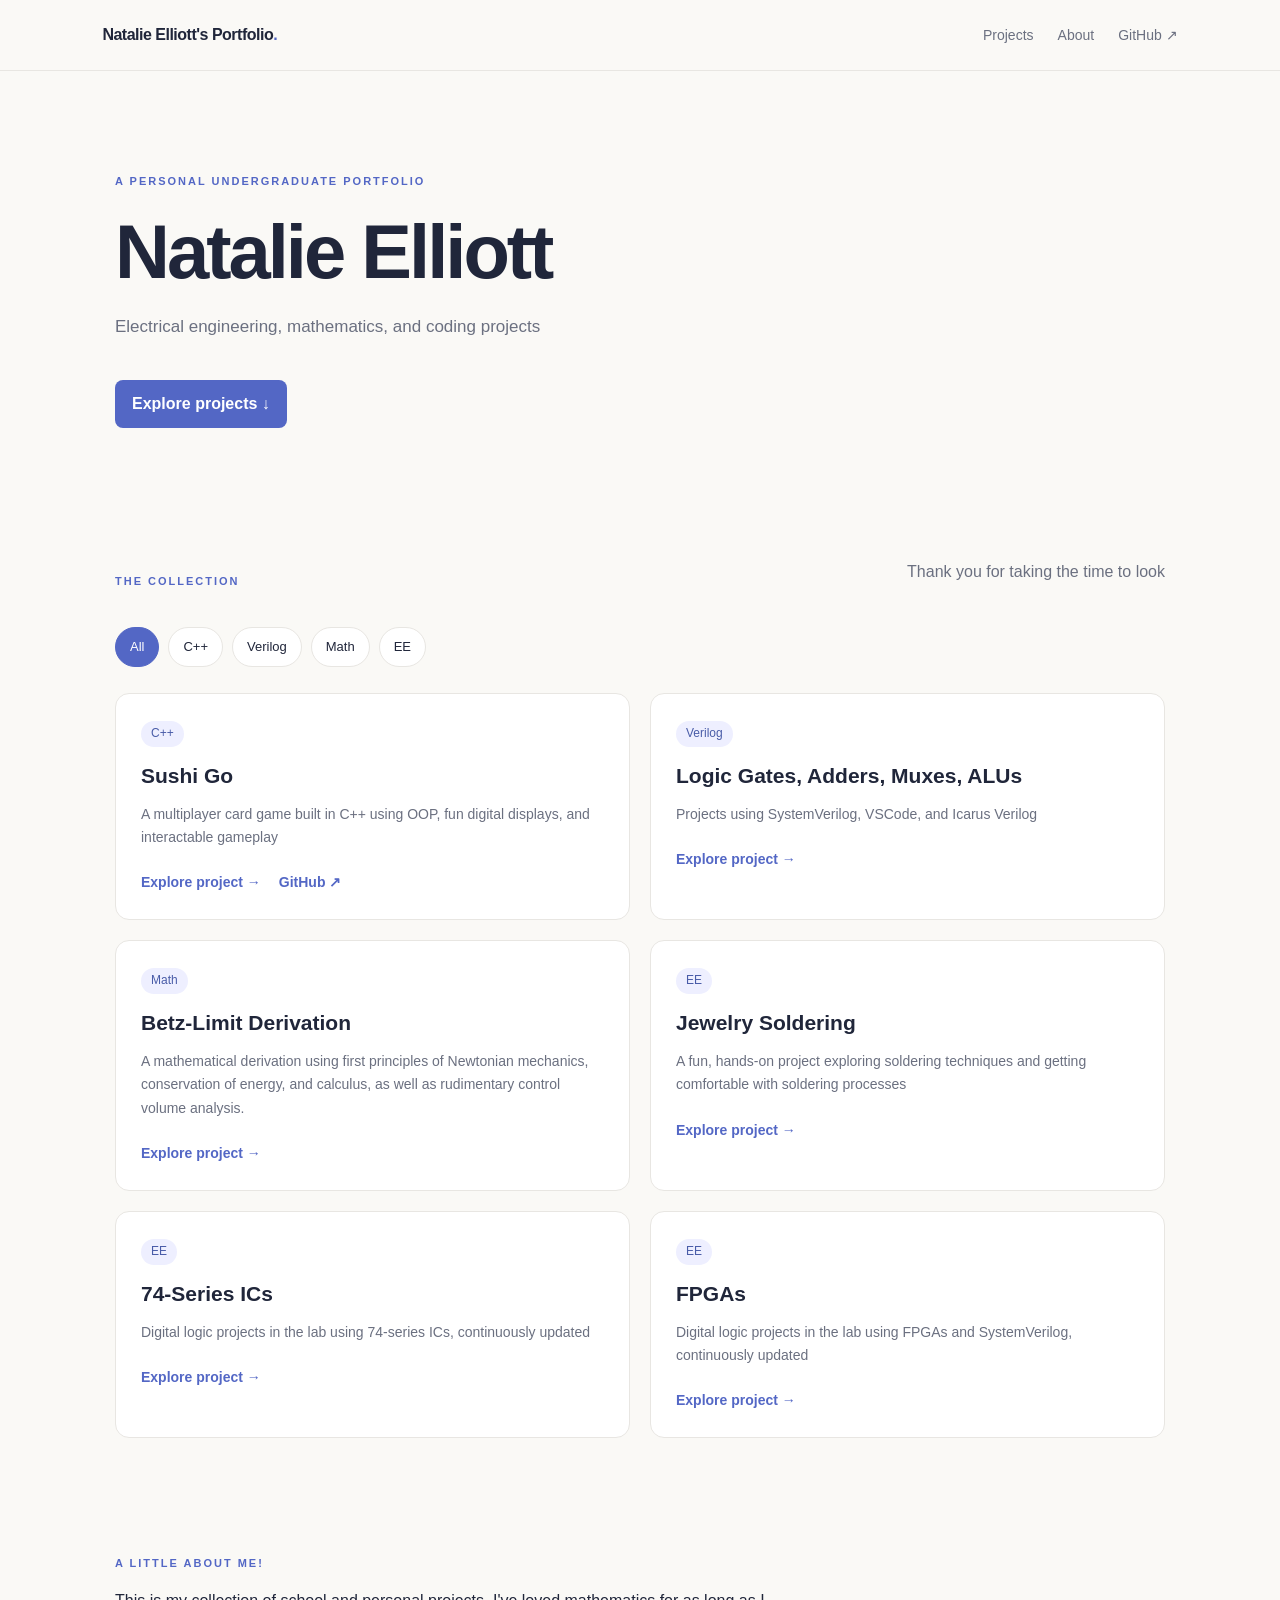
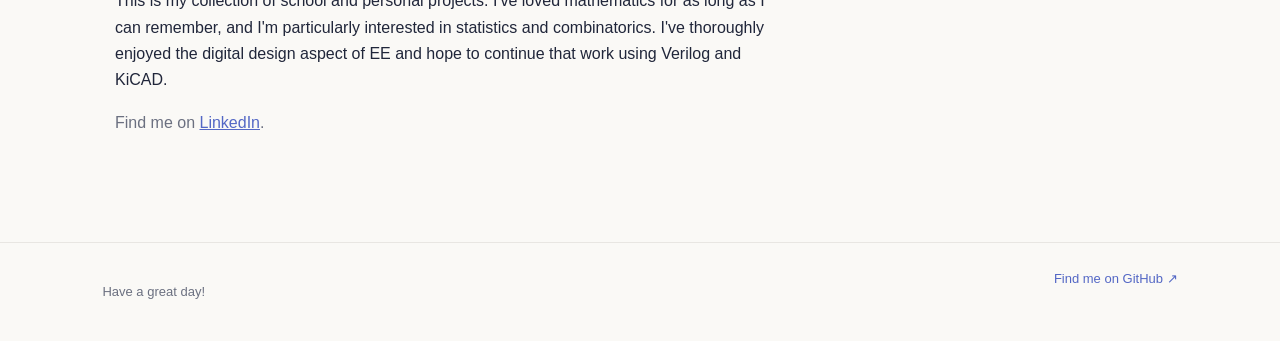
==== index.html @ bd7f8981 "Add files via upload" ====
<!DOCTYPE html>
<html lang="en">
<head>
    <meta charset="UTF-8">
    <meta name="viewport" content="width=device-width, initial-scale=1.0">
    <title>My Code Portfolio</title>
    <link rel="stylesheet" href="style.css">
    <script src="script.js" defer></script>
</head>
<body>
    <header class="site-header">
        <a class="logo" href="index.html">Natalie Elliott's Portfolio<span>.</span></a>
        <nav>
            <a href="#projects">Projects</a>
            <a href="#about">About</a>
            <a href="https://github.com/" target="_blank"
               rel="noopener noreferrer">GitHub ↗</a>
        </nav>
    </header>

    <main class="container">  
        <section class="hero">
        <p class="eyebrow">A PERSONAL UNDERGRADUATE PORTFOLIO</p>
        <h1>Natalie Elliott</h1>
        <p class="intro">Electrical engineering, mathematics, and coding projects</p>
        <a class="primary-link" href="#projects">
        Explore projects ↓
    </a>
</section>

        <section id="projects">
    <div class="section-heading">
        <div>
            <p class="eyebrow">THE COLLECTION</p>
        </div>
        <p class="muted">Thank you for taking the time to look</p>
    </div>
    <div id="filters" class="filters"></div>
    <div id="project-grid" class="project-grid"></div>
</section>

    <section id="about" class="about">
        <p class="eyebrow">A LITTLE ABOUT ME!</p>
        <p>
            This is my collection of school and personal projects.
            I've loved mathematics for as long as I can remember,
            and I'm particularly interested in statistics and
            combinatorics. I've thoroughly enjoyed the digital
            design aspect of EE and hope to continue that work
            using Verilog and KiCAD.
        </p>
        <p>
            Find me on <a href="https://www.linkedin.com/in/natalie-elliott-207054397" target="_blank"
            rel="noopener noreferrer">LinkedIn</a>.
        </p>
    </section>
    </main>

    <footer>
        <p>Have a great day!</p>
        <a href="https://github.com/" target="_blank"
           rel="noopener noreferrer">Find me on GitHub ↗</a>
    </footer>
</body>
</html>
---- style.css ----
:root {
    --background: #faf9f6;
    --surface: #ffffff;
    --text: #20263a;
    --muted: #6b7080;
    --accent: #5367c5;
    --border: #e8e6e2;
}

* {
    box-sizing: border-box;
}

html {
    scroll-behavior: smooth;
}

body {
    margin: 0;
    background: var(--background);
    color: var(--text);
    font-family: -apple-system, BlinkMacSystemFont,
                 "Segoe UI", sans-serif;
    line-height: 1.65;
}

a {
    color: var(--accent);
}

.site-header {
    display: flex;
    align-items: center;
    justify-content: space-between;
    gap: 20px;
    padding: 22px 8%;
    border-bottom: 1px solid var(--border);
}

.logo {
    color: var(--text);
    text-decoration: none;
    font-weight: 750;
    letter-spacing: -0.5px;
}

.logo span {
    color: var(--accent);
}

nav {
    display: flex;
    flex-wrap: wrap;
    gap: 24px;
}

nav a {
    color: var(--muted);
    text-decoration: none;
    font-size: 14px;
}

nav a:hover {
    color: var(--accent);
}

.container {
    width: min(1050px, 88%);
    margin: 0 auto;
}

.hero {
    padding: 90px 0 100px;
}

.eyebrow {
    color: var(--accent);
    font-size: 11px;
    font-weight: 750;
    letter-spacing: 2px;
}

h1 {
    font-size: clamp(44px, 7vw, 76px);
    line-height: 1.08;
    letter-spacing: -3px;
    margin: 20px 0;
}

h2 {
    font-size: 32px;
    line-height: 1.2;
    letter-spacing: -1px;
}

h3 {
    line-height: 1.3;
}

.intro {
    max-width: 510px;
    color: var(--muted);
    font-size: 17px;
}

.primary-link {
    display: inline-block;
    margin-top: 22px;
    padding: 11px 17px;
    border-radius: 8px;
    background: var(--accent);
    color: white;
    text-decoration: none;
    font-weight: 600;
}

#projects {
    padding: 15px 0 90px;
}

.section-heading {
    display: flex;
    align-items: end;
    justify-content: space-between;
    gap: 24px;
}

.section-heading h2 {
    margin-bottom: 0;
}

.muted, .project-description {
    color: var(--muted);
}

.filters {
    display: flex;
    flex-wrap: wrap;
    gap: 9px;
    margin: 26px 0;
}

.filter-button {
    padding: 8px 14px;
    border: 1px solid var(--border);
    border-radius: 25px;
    background: var(--surface);
    color: var(--text);
    cursor: pointer;
    font: inherit;
    font-size: 13px;
}

.filter-button.active,
.filter-button:hover {
    background: var(--accent);
    border-color: var(--accent);
    color: white;
}

.project-grid {
    display: grid;
    grid-template-columns: repeat(2, minmax(0, 1fr));
    gap: 20px;
}

.project-card {
    padding: 25px;
    border: 1px solid var(--border);
    border-radius: 14px;
    background: var(--surface);
    transition: transform 0.2s, box-shadow 0.2s;
}

.project-card:hover {
    transform: translateY(-3px);
    box-shadow: 0 10px 30px #20263a0b;
}

.project-card h3 {
    margin: 15px 0 8px;
    font-size: 21px;
}

.tag {
    display: inline-block;
    padding: 3px 10px;
    border-radius: 20px;
    background: #eeefff;
    color: #495ca8;
    font-size: 12px;
}

.project-description {
    font-size: 14px;
}

.card-links {
    display: flex;
    flex-wrap: wrap;
    gap: 18px;
    margin-top: 22px;
}

.card-links a {
    text-decoration: none;
    font-size: 14px;
    font-weight: 650;
}

.about {
    max-width: 650px;
    padding: 15px 0 90px;
}

.about p:last-child {
    color: var(--muted);
}

footer {
    display: flex;
    justify-content: space-between;
    flex-wrap: wrap;
    gap: 12px;
    padding: 25px 8%;
    border-top: 1px solid var(--border);
    color: var(--muted);
    font-size: 13px;
}

footer a {
    text-decoration: none;
}

.back-link {
    display: inline-block;
    margin: 35px 0 10px;
    text-decoration: none;
}

.project-header {
    padding: 25px 0 35px;
}

.project-header h1 {
    font-size: clamp(38px, 6vw, 60px);
    overflow-wrap: anywhere;
}

.project-content {
    max-width: 850px;
    padding-bottom: 80px;
}

.project-section {
    margin: 35px 0;
}

.code-block {
    overflow-x: auto;
    padding: 22px;
    border-radius: 12px;
    background: #1d2333;
    color: #e5e9f5;
    font: 13px/1.7 "SFMono-Regular", Consolas,
          "Liberation Mono", monospace;
    white-space: pre;
}

.code-block code {
    font: inherit;
}

.file-heading {
    display: flex;
    justify-content: space-between;
    flex-wrap: wrap;
    gap: 10px;
    align-items: center;
}

.secondary-link {
    font-size: 14px;
    text-decoration: none;
}

.status {
    color: var(--muted);
    font-size: 14px;
}

@media (max-width: 650px) {
    .site-header {
        padding: 18px 6%;
        align-items: flex-start;
        flex-direction: column;
    }

    nav {
        gap: 16px;
    }

    .container {
        width: 88%;
    }

    .hero {
        padding: 65px 0;
    }

    .project-grid {
        grid-template-columns: 1fr;
    }

    .section-heading {
        align-items: flex-start;
        flex-direction: column;
    }

    h1 {
        letter-spacing: -1.5px;
    }
}
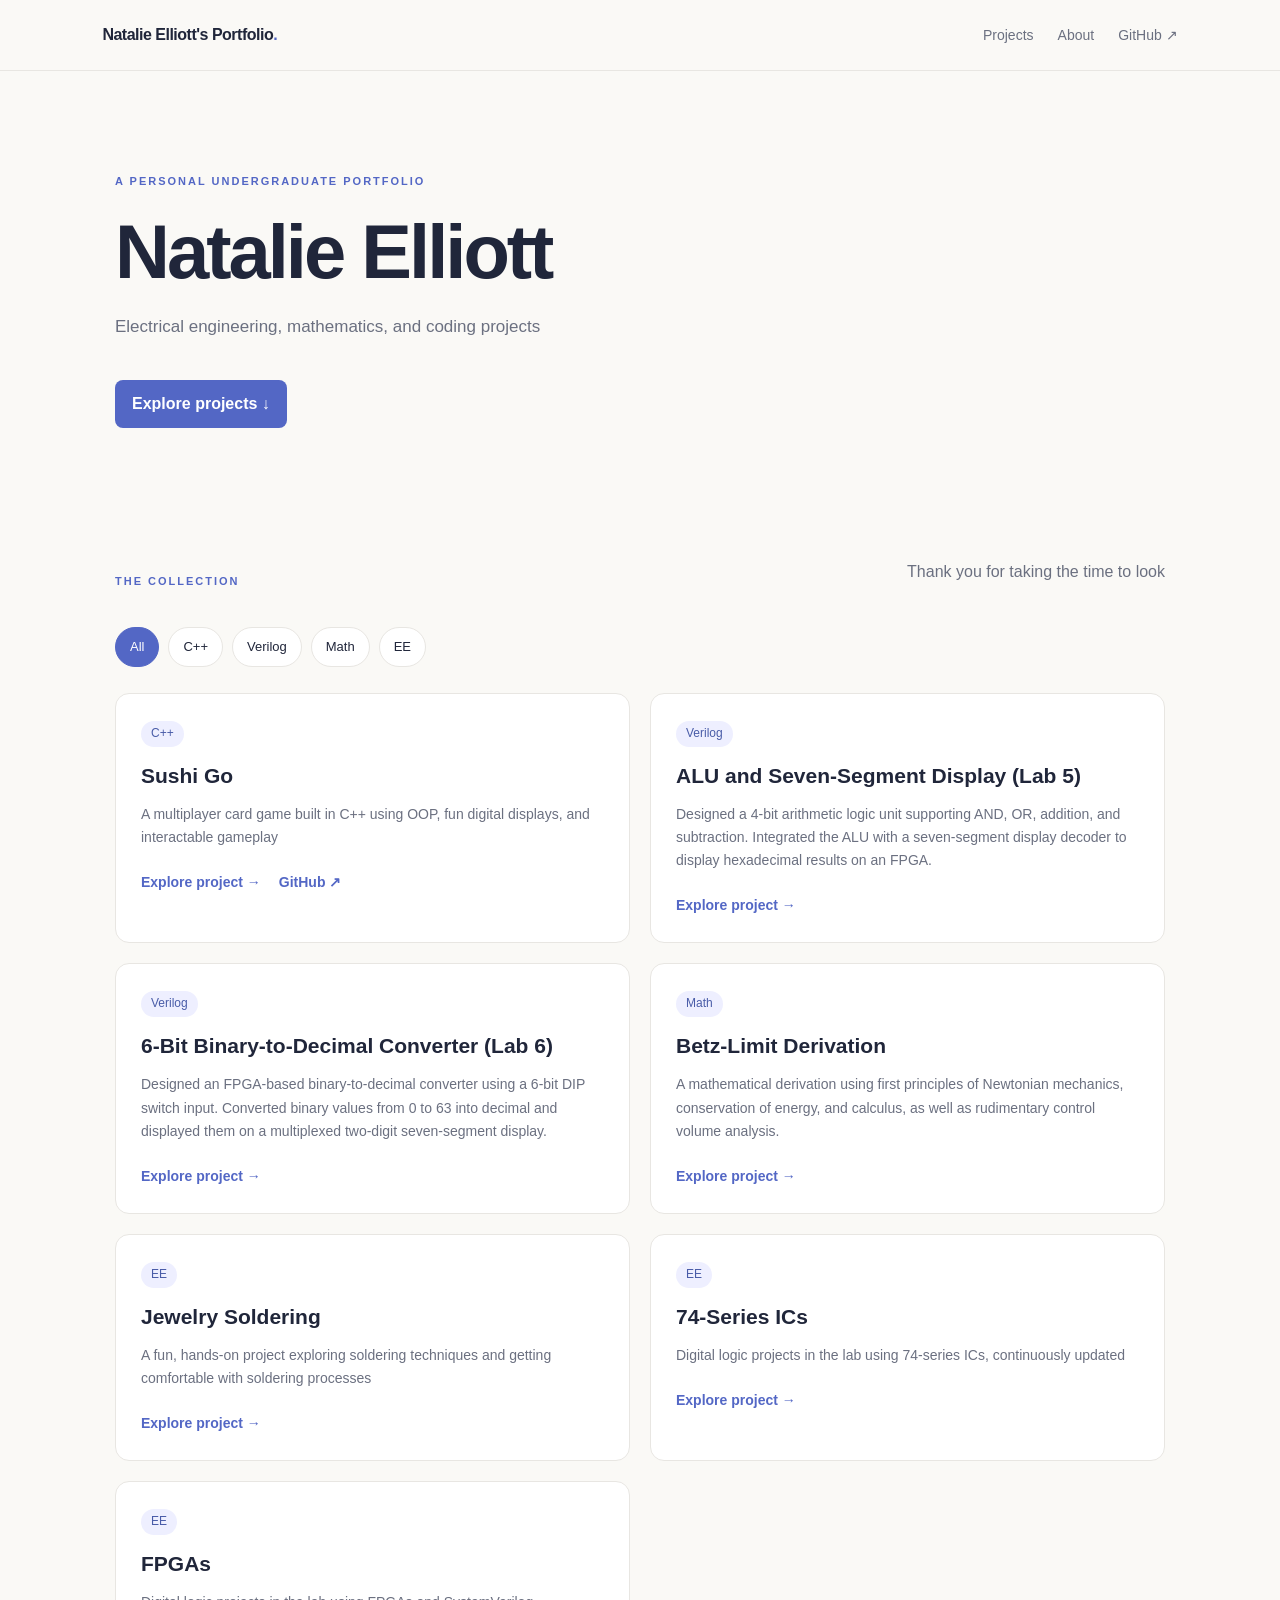
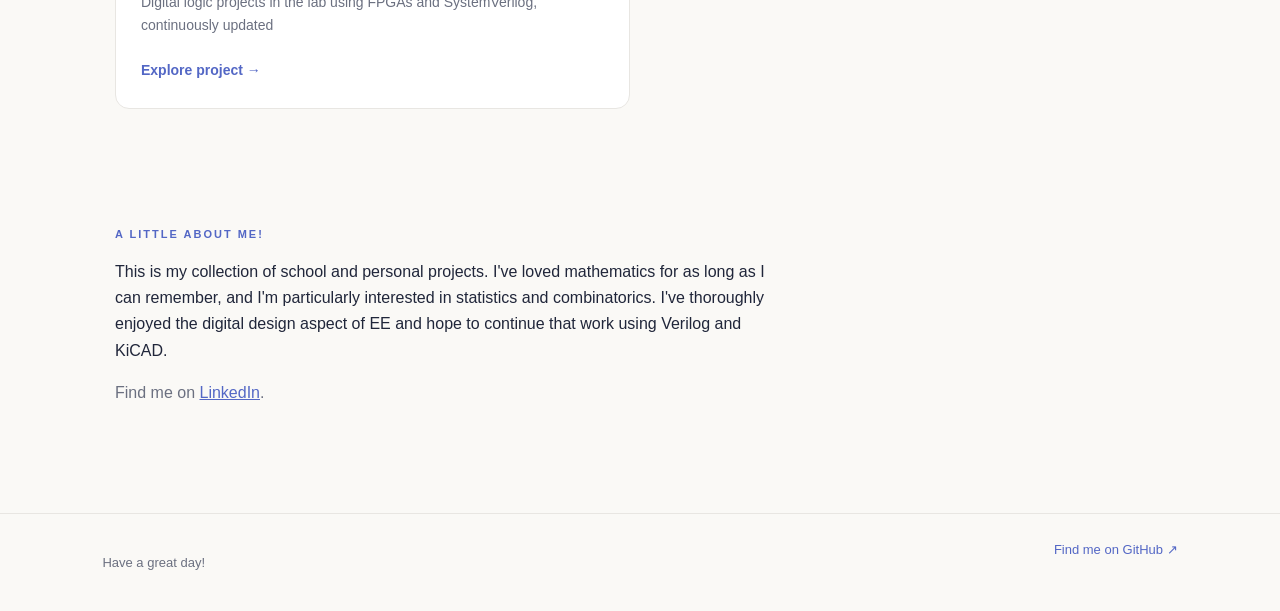
==== commit fcbadad7: "Update script.js reference with version query" ====
--- a/index.html
+++ b/index.html
@@ -6,8 +6,7 @@
     <meta name="viewport" content="width=device-width, initial-scale=1.0">
     <title>My Code Portfolio</title>
     <link rel="stylesheet" href="style.css">
-    <script src="script.js" defer></script>
-</head>
+<script src="script.js?v=2" defer></script></head>
 <body>
     <header class="site-header">
         <a class="logo" href="index.html">Natalie Elliott's Portfolio<span>.</span></a>
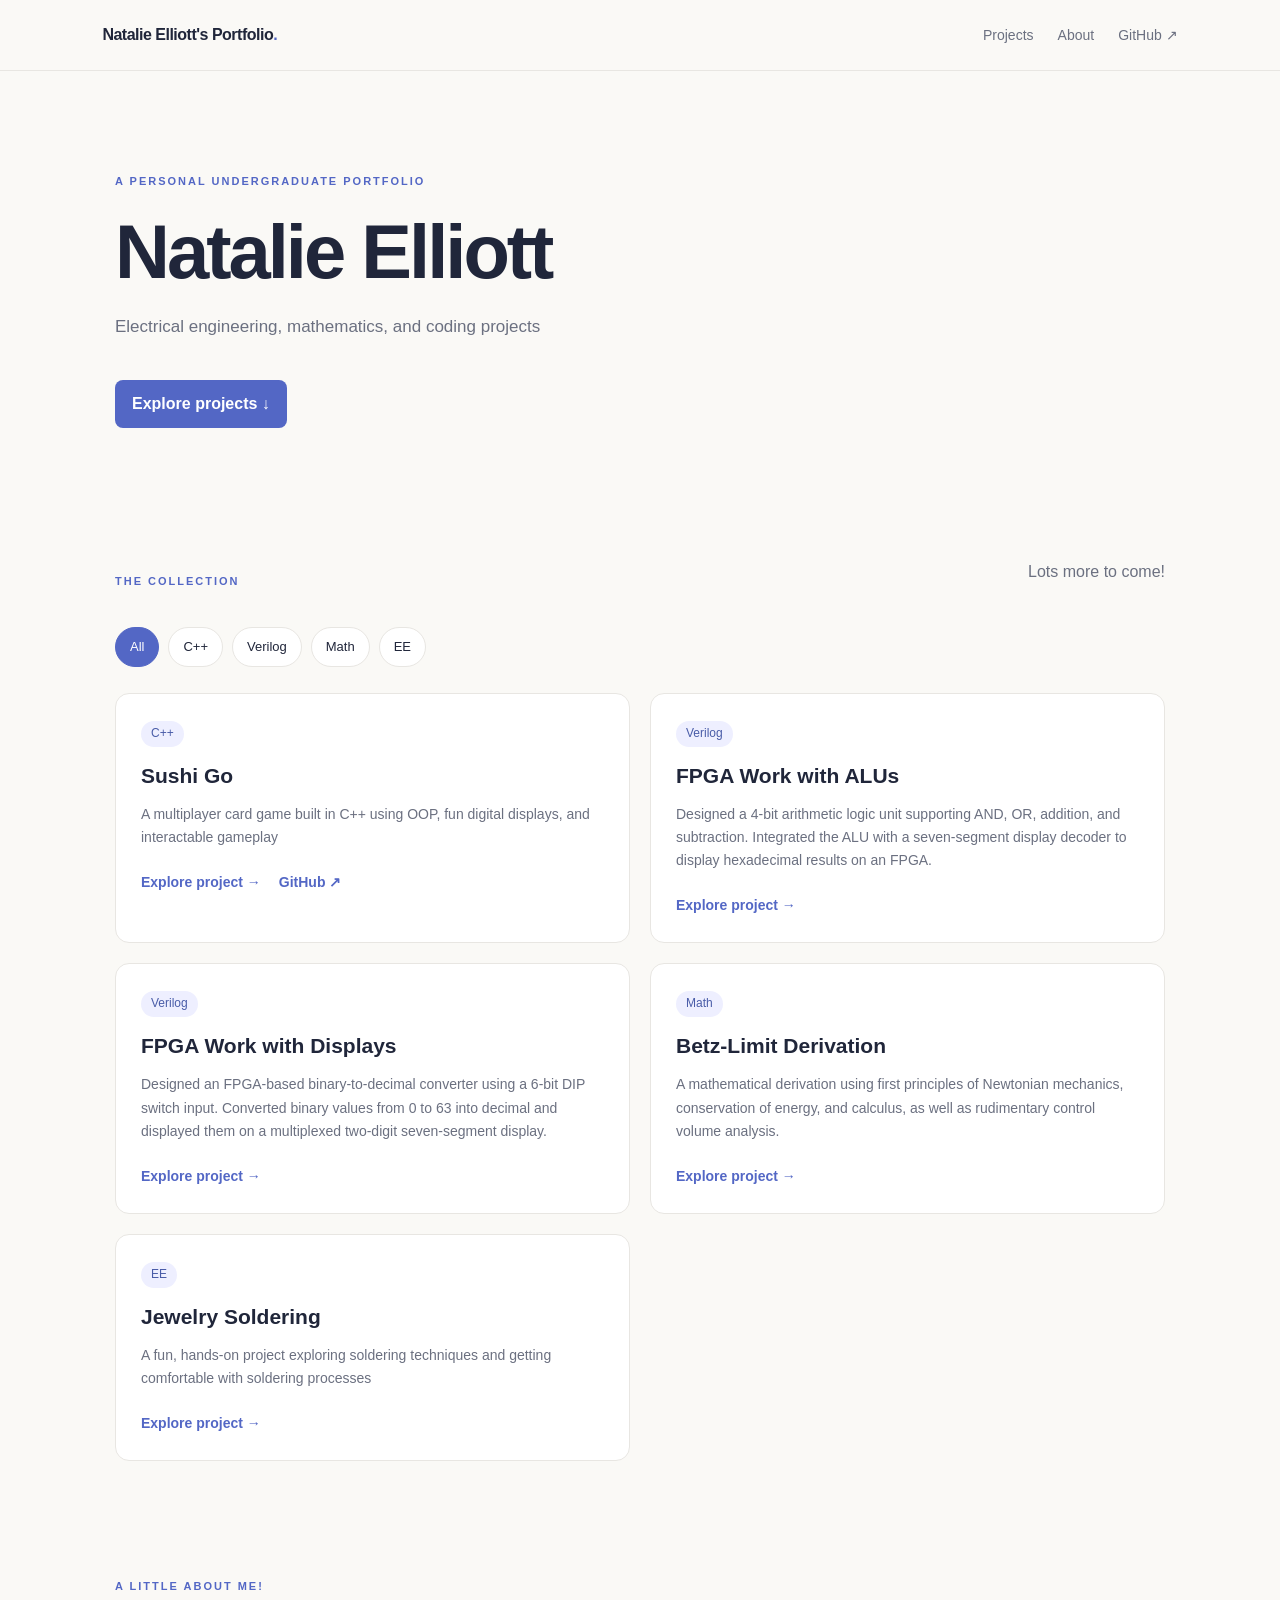
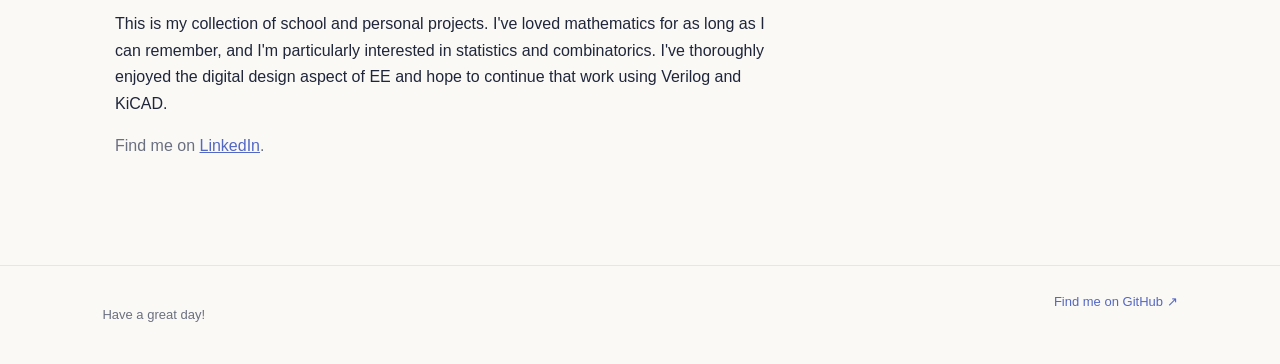
==== commit 35ef297c: "Update muted text in collection section" ====
--- a/index.html
+++ b/index.html
@@ -33,7 +33,7 @@
         <div>
             <p class="eyebrow">THE COLLECTION</p>
         </div>
-        <p class="muted">Thank you for taking the time to look</p>
+        <p class="muted">Lots more to come!</p>
     </div>
     <div id="filters" class="filters"></div>
     <div id="project-grid" class="project-grid"></div>
